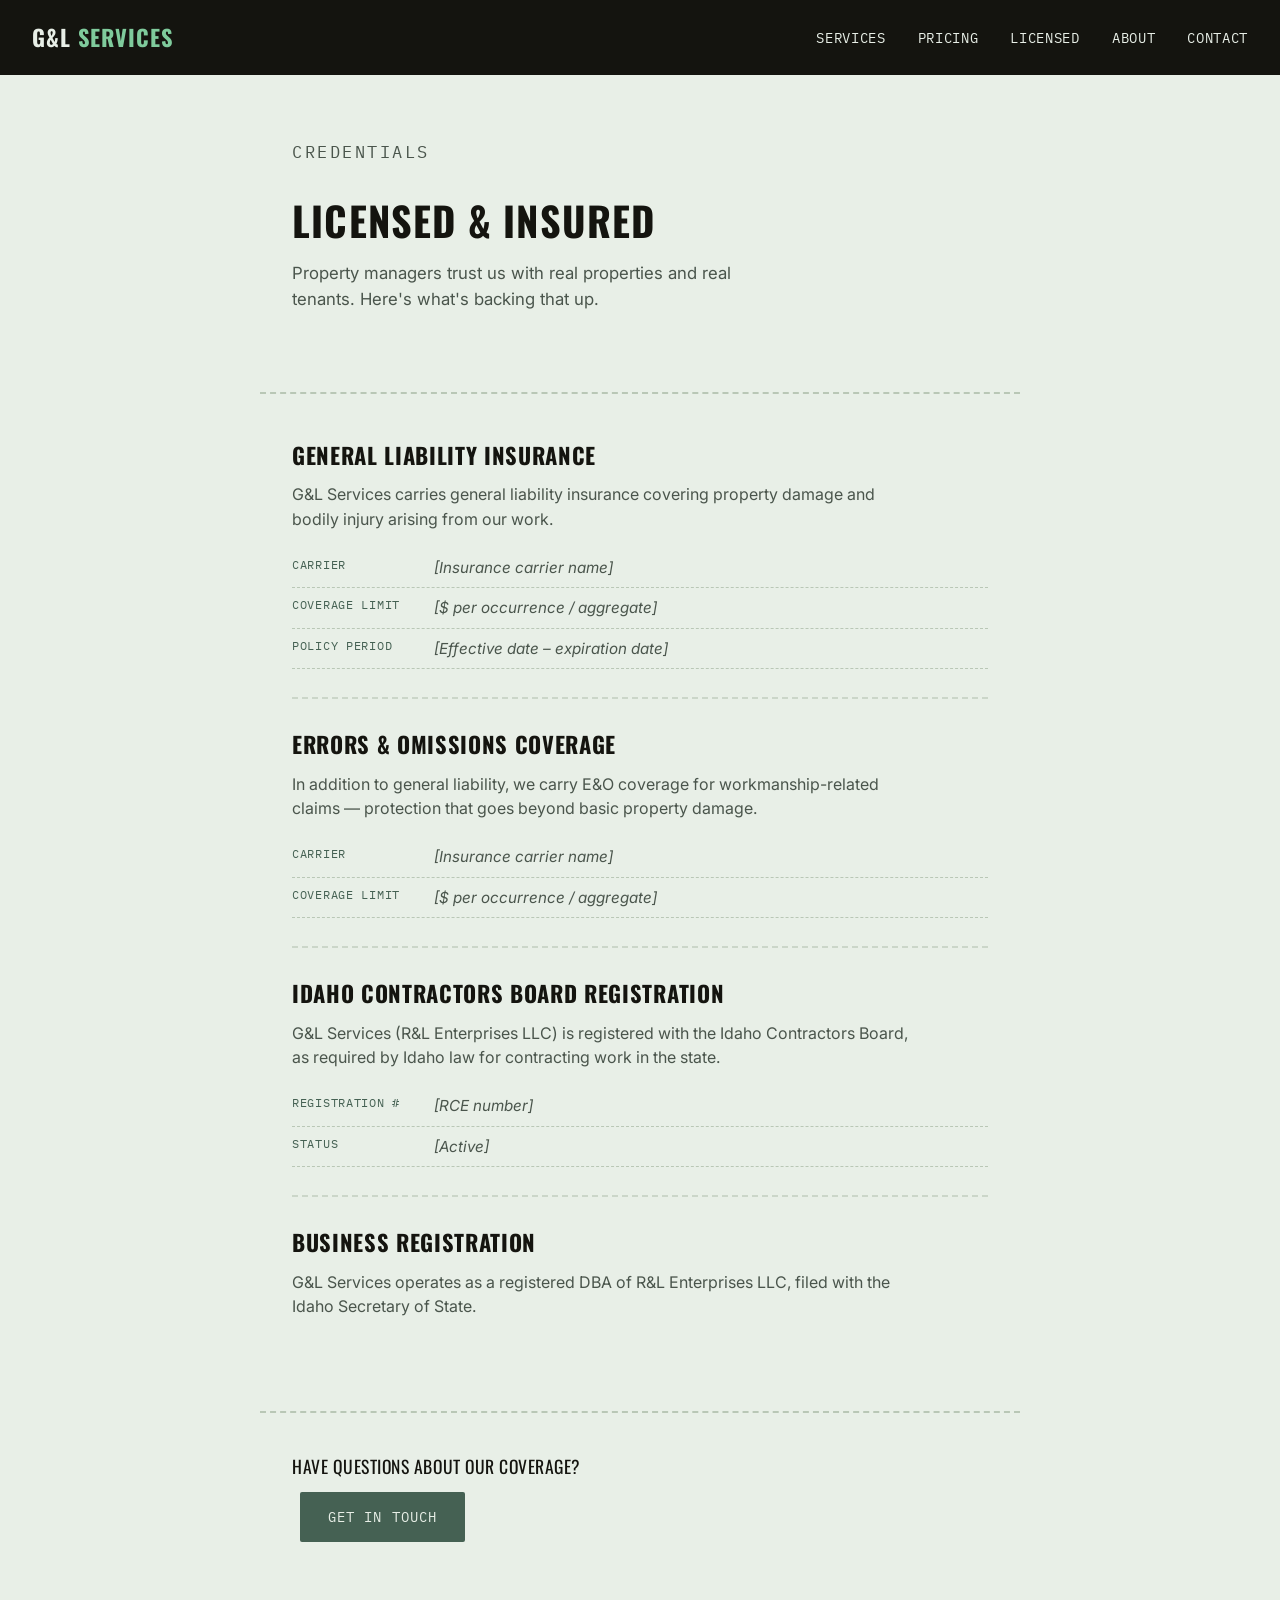
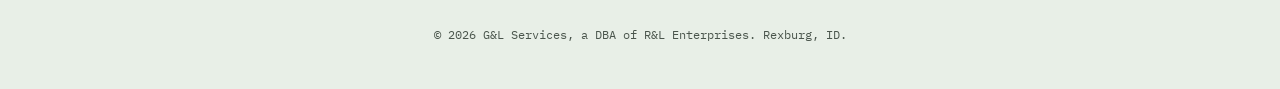
==== licensed.html @ 17bb2880 "Add files via upload" ====
<!DOCTYPE html>
<html lang="en">
<head>
  <meta charset="UTF-8">
  <meta name="viewport" content="width=device-width, initial-scale=1.0">
  <title>Licensed &amp; Insured | G&L Services</title>
  <link rel="preconnect" href="https://fonts.googleapis.com">
  <link href="https://fonts.googleapis.com/css2?family=IBM+Plex+Mono:wght@500&family=Inter:wght@400;500;600&family=Oswald:wght@500;600;700&display=swap" rel="stylesheet">
  <link rel="stylesheet" href="style.css">
</head>
<body>

  <header class="site-header">
    <a href="index.html" class="wordmark">G&amp;L <span>SERVICES</span></a>
    <nav class="site-nav">
      <a href="services.html">Services</a>
      <a href="pricing.html">Pricing</a>
      <a href="licensed.html">Licensed</a>
      <a href="index.html#about">About</a>
      <a href="index.html#contact">Contact</a>
    </nav>
  </header>

  <section class="hero hero--page">
    <p class="section-label">Credentials</p>
    <h1>Licensed &amp; Insured</h1>
    <p>Property managers trust us with real properties and real tenants. Here's what's backing that up.</p>
  </section>

  <div class="tear-line" aria-hidden="true"></div>

  <section class="credentials">

    <article class="credential-block">
      <h2>General Liability Insurance</h2>
      <p>G&amp;L Services carries general liability insurance covering property damage and bodily injury arising from our work.</p>
      <ul class="credential-list">
        <li><span class="credential-label">Carrier</span><span class="credential-fill">[Insurance carrier name]</span></li>
        <li><span class="credential-label">Coverage Limit</span><span class="credential-fill">[$ per occurrence / aggregate]</span></li>
        <li><span class="credential-label">Policy Period</span><span class="credential-fill">[Effective date &ndash; expiration date]</span></li>
      </ul>
    </article>

    <div class="tear-line tear-line--sub" aria-hidden="true"></div>

    <article class="credential-block">
      <h2>Errors &amp; Omissions Coverage</h2>
      <p>In addition to general liability, we carry E&amp;O coverage for workmanship-related claims &mdash; protection that goes beyond basic property damage.</p>
      <ul class="credential-list">
        <li><span class="credential-label">Carrier</span><span class="credential-fill">[Insurance carrier name]</span></li>
        <li><span class="credential-label">Coverage Limit</span><span class="credential-fill">[$ per occurrence / aggregate]</span></li>
      </ul>
    </article>

    <div class="tear-line tear-line--sub" aria-hidden="true"></div>

    <article class="credential-block">
      <h2>Idaho Contractors Board Registration</h2>
      <p>G&amp;L Services (R&amp;L Enterprises LLC) is registered with the Idaho Contractors Board, as required by Idaho law for contracting work in the state.</p>
      <ul class="credential-list">
        <li><span class="credential-label">Registration #</span><span class="credential-fill">[RCE number]</span></li>
        <li><span class="credential-label">Status</span><span class="credential-fill">[Active]</span></li>
      </ul>
    </article>

    <div class="tear-line tear-line--sub" aria-hidden="true"></div>

    <article class="credential-block">
      <h2>Business Registration</h2>
      <p>G&amp;L Services operates as a registered DBA of R&amp;L Enterprises LLC, filed with the Idaho Secretary of State.</p>
    </article>

  </section>

  <div class="tear-line" aria-hidden="true"></div>

  <section class="services-cta">
    <p>Have questions about our coverage?</p>
    <a href="index.html#contact" class="cta-button">Get in Touch</a>
  </section>

  <footer class="site-footer">
    <p>&copy; 2026 G&amp;L Services, a DBA of R&amp;L Enterprises. Rexburg, ID.</p>
  </footer>

</body>
</html>
---- style.css ----
/* ---------- Design tokens ---------- */
:root {
  --color-bg: #E8EFE7;
  --color-bg-panel: #D9E3D7;
  --color-bg-header: #14140F;
  --color-ink: #14140F;
  --color-ink-soft: #4A554C;
  --color-border: #B9C7B6;

  --color-forest: #456153;
  --color-forest-deep: #324838;
  --color-forest-darker: #22331F;
  --color-forest-bright: #456153;
  --color-forest-bright-dark: #324838;
  --color-forest-on-dark: #7FCB9C;

  --color-safety: #C7841F;
  --color-error: #B3402A;
  --color-success: #3D6B4A;

  --color-input-bg: #FFFFFF;
  --color-input-text: #14140F;
  --color-input-border: #B9C7B6;

  --font-display: 'Oswald', sans-serif;
  --font-body: 'Inter', sans-serif;
  --font-mono: 'IBM Plex Mono', monospace;
}

/* ---------- Reset-ish basics ---------- */
* {
  box-sizing: border-box;
}

body {
  margin: 0;
  background: var(--color-bg);
  color: var(--color-ink);
  font-family: var(--font-body);
  line-height: 1.55;
}

h1, h2 {
  font-family: var(--font-display);
  text-transform: uppercase;
  letter-spacing: 0.03em;
  color: var(--color-ink);
  margin: 0 0 0.5em 0;
}

a {
  color: var(--color-forest);
}

/* Visible focus state for keyboard users */
a:focus-visible,
button:focus-visible,
input:focus-visible,
textarea:focus-visible {
  outline: 3px solid var(--color-safety);
  outline-offset: 2px;
}

.wordmark {
  font-family: var(--font-display);
  font-size: 1.4rem;
  font-weight: 700;
  color: var(--color-bg);
  letter-spacing: 0.04em;
  text-decoration: none;
}

.wordmark span {
  color: var(--color-forest-on-dark);
}

/* ---------- Sub-page hero (Services / Pricing pages) ---------- */
.hero--page {
  padding-top: 3rem;
  padding-bottom: 2.5rem;
}

.hero--page::before,
.hero--page::after {
  display: none;
}

.hero--page h1 {
  font-size: 2.25rem;
  margin-bottom: 0.75rem;
}

.hero--page p {
  color: var(--color-ink-soft);
  max-width: 55ch;
  font-size: 1.05rem;
}

/* ---------- Services detail page ---------- */
.services-detail {
  max-width: 760px;
  margin: 0 auto;
  padding: 1rem 2rem 3rem 2rem;
}

.service-block {
  padding: 1.75rem 0;
}

.service-block h2 {
  font-size: 1.4rem;
  margin-bottom: 0.6rem;
}

.service-block p {
  color: var(--color-ink-soft);
  max-width: 62ch;
  margin: 0;
}

.tear-line--sub {
  max-width: 760px;
  opacity: 0.6;
}

.services-cta {
  max-width: 760px;
  margin: 0 auto;
  padding: 2.5rem 2rem;
  text-align: left;
}

.services-cta p {
  font-family: var(--font-display);
  text-transform: uppercase;
  letter-spacing: 0.03em;
  font-size: 1.1rem;
  margin: 0 0 0.75rem 0;
}

.services-cta .cta-button {
  margin-left: 0.5rem;
}

/* ---------- Pricing detail page ---------- */
.pricing--page {
  padding-top: 1rem;
}

.pricing-faq {
  margin: 2.5rem 0;
  display: flex;
  flex-direction: column;
  gap: 1.75rem;
}

.pricing-faq-item h2 {
  font-size: 1.1rem;
  margin-bottom: 0.4rem;
}

.pricing-faq-item p {
  color: var(--color-ink-soft);
  max-width: 62ch;
  margin: 0;
}

/* ---------- Licensed / Credentials page ---------- */
.credentials {
  max-width: 760px;
  margin: 0 auto;
  padding: 1rem 2rem 3rem 2rem;
}

.credential-block {
  padding: 1.75rem 0;
}

.credential-block h2 {
  font-size: 1.4rem;
  margin-bottom: 0.6rem;
}

.credential-block p {
  color: var(--color-ink-soft);
  max-width: 62ch;
  margin: 0 0 1rem 0;
}

.credential-list {
  list-style: none;
  margin: 0;
  padding: 0;
}

.credential-list li {
  display: flex;
  gap: 0.75rem;
  padding: 0.5rem 0;
  border-bottom: 1px dashed var(--color-border);
  font-size: 0.95rem;
}

.credential-label {
  font-family: var(--font-mono);
  font-size: 0.75rem;
  text-transform: uppercase;
  letter-spacing: 0.06em;
  color: var(--color-forest-bright);
  min-width: 130px;
}

.credential-fill {
  color: var(--color-ink-soft);
  font-style: italic;
}

/* ---------- Header ---------- */
.site-header {
  display: flex;
  justify-content: space-between;
  align-items: center;
  padding: 1.25rem 2rem;
  background: var(--color-bg-header);
}

.site-nav a {
  color: var(--color-bg);
  text-decoration: none;
  font-family: var(--font-mono);
  font-size: 0.85rem;
  text-transform: uppercase;
  letter-spacing: 0.05em;
  margin-left: 1.75rem;
}

.site-nav a:hover {
  color: var(--color-forest-on-dark);
}

/* ---------- Section label (the "stamped" ticket field name) ---------- */
.section-label {
  font-family: var(--font-mono);
  font-size: 0.8rem;
  text-transform: uppercase;
  letter-spacing: 0.15em;
  color: var(--color-forest-bright);
  margin: 0 0 0.5rem 0;
}

/* ---------- Hero ---------- */
.hero {
  position: relative;
  max-width: 760px;
  margin: 0 auto;
  padding: 4rem 2rem 3rem 2rem;
  text-align: left;
}

/* Blueprint-style corner registration marks */
.hero::before,
.hero::after {
  content: "";
  position: absolute;
  width: 22px;
  height: 22px;
  border: 2px solid var(--color-forest);
  opacity: 0.6;
}

.hero::before {
  top: 1.5rem;
  left: 0.5rem;
  border-right: none;
  border-bottom: none;
}

.hero::after {
  top: 1.5rem;
  right: 0.5rem;
  border-left: none;
  border-bottom: none;
}

.ticket-meta {
  font-family: var(--font-mono);
  font-size: 0.75rem;
  letter-spacing: 0.08em;
  color: var(--color-ink-soft);
  text-transform: uppercase;
  margin-bottom: 1.25rem;
}

.hero h1 {
  font-size: 2.5rem;
  line-height: 1.15;
  margin-bottom: 1rem;
}

.hero p {
  font-size: 1.05rem;
  color: var(--color-ink-soft);
  max-width: 46ch;
  margin-bottom: 2rem;
}

.cta-button {
  display: inline-block;
  background: var(--color-forest-bright);
  color: var(--color-bg);
  font-family: var(--font-mono);
  text-transform: uppercase;
  letter-spacing: 0.08em;
  font-size: 0.85rem;
  text-decoration: none;
  padding: 0.9rem 1.75rem;
  border-radius: 2px;
  transition: background 0.15s ease;
}

.cta-button:hover {
  background: var(--color-forest-bright-dark);
}

/* ---------- Tear-line divider ---------- */
.tear-line {
  max-width: 760px;
  margin: 0 auto;
  border-top: 2px dashed var(--color-border);
}

/* ---------- Services (checklist) ---------- */
.services,
.about,
.contact {
  max-width: 760px;
  margin: 0 auto;
  padding: 3rem 2rem;
}

.checklist {
  list-style: none;
  margin: 0;
  padding: 0;
}

.checklist li {
  position: relative;
  padding-left: 2.1rem;
  margin-bottom: 0.9rem;
  font-size: 1.05rem;
}

.checklist li::before {
  content: "";
  position: absolute;
  left: 0;
  top: 0.15em;
  width: 1.1rem;
  height: 1.1rem;
  border: 2px solid var(--color-forest);
  border-radius: 2px;
}

.checklist--detailed li {
  display: flex;
  flex-direction: column;
  margin-bottom: 1.4rem;
}

.checklist-title {
  font-family: var(--font-display);
  font-weight: 600;
  text-transform: uppercase;
  letter-spacing: 0.03em;
  font-size: 1.05rem;
}

.checklist-desc {
  color: var(--color-ink-soft);
  font-size: 0.95rem;
  margin-top: 0.2rem;
}

/* ---------- Pricing ---------- */
.pricing-intro {
  color: var(--color-ink-soft);
  margin-bottom: 1.75rem;
}

.pricing-cards {
  display: flex;
  gap: 1.25rem;
  margin-bottom: 2rem;
  flex-wrap: wrap;
}

.pricing-card {
  background: var(--color-bg-panel);
  border: 1px solid var(--color-border);
  border-radius: 2px;
  padding: 1.5rem 2rem;
  text-align: center;
  flex: 1;
  min-width: 160px;
}

.pricing-rate {
  font-family: var(--font-display);
  font-size: 2.25rem;
  font-weight: 700;
  color: var(--color-forest);
  margin: 0;
}

.pricing-rate span {
  font-size: 1rem;
  font-weight: 500;
  color: var(--color-ink-soft);
}

.pricing-label {
  font-family: var(--font-mono);
  font-size: 0.8rem;
  text-transform: uppercase;
  letter-spacing: 0.06em;
  color: var(--color-ink-soft);
  margin: 0.4rem 0 0 0;
}

.cta-button--outline {
  background: transparent;
  border: 2px solid var(--color-forest-bright);
  color: var(--color-forest-bright);
}

.cta-button--outline:hover {
  background: var(--color-forest-bright);
  color: var(--color-bg);
}

.text-link {
  display: inline-block;
  font-family: var(--font-mono);
  font-size: 0.85rem;
  text-transform: uppercase;
  letter-spacing: 0.05em;
  color: var(--color-forest);
  text-decoration: none;
  margin-top: 0.5rem;
  margin-right: 1.5rem;
}

.text-link:hover {
  color: var(--color-forest-bright);
}

/* ---------- About ---------- */
.about-intro {
  color: var(--color-ink-soft);
  max-width: 60ch;
  font-size: 1.05rem;
  margin-bottom: 2rem;
}

.reasons {
  list-style: none;
  margin: 0;
  padding: 0;
  display: grid;
  grid-template-columns: 1fr 1fr;
  gap: 1.75rem 2rem;
}

.reasons li {
  position: relative;
  padding-left: 1.5rem;
  display: flex;
  flex-direction: column;
}

.reasons li::before {
  content: "";
  position: absolute;
  left: 0;
  top: 0.35em;
  width: 8px;
  height: 8px;
  background: var(--color-forest-bright);
  border-radius: 1px;
  transform: rotate(45deg);
}

.reasons-title {
  font-family: var(--font-display);
  font-weight: 600;
  text-transform: uppercase;
  letter-spacing: 0.03em;
  font-size: 1rem;
}

.reasons-desc {
  color: var(--color-ink-soft);
  font-size: 0.95rem;
  margin-top: 0.25rem;
}

/* ---------- Contact form ---------- */
.contact {
  background: var(--color-bg-panel);
  border: 1px solid var(--color-border);
}

.contact-info {
  margin-bottom: 2rem;
  padding-bottom: 1.5rem;
  border-bottom: 1px dashed var(--color-border);
}

.contact-info p {
  margin: 0.4rem 0;
  font-size: 1rem;
}

.contact-info-label {
  display: inline-block;
  width: 110px;
  font-family: var(--font-mono);
  font-size: 0.75rem;
  text-transform: uppercase;
  letter-spacing: 0.06em;
  color: var(--color-forest-bright);
}

.contact-info a {
  color: var(--color-ink);
  text-decoration: none;
  font-family: var(--font-mono);
}

.contact-info a:hover {
  color: var(--color-forest);
}

.contact form {
  display: flex;
  flex-direction: column;
  max-width: 480px;
}

.contact label {
  font-family: var(--font-mono);
  font-size: 0.8rem;
  text-transform: uppercase;
  letter-spacing: 0.06em;
  color: var(--color-ink-soft);
  margin-top: 1rem;
  margin-bottom: 0.35rem;
}

.contact input,
.contact textarea {
  font-family: var(--font-body);
  font-size: 1rem;
  padding: 0.6rem 0.7rem;
  border: 1px solid var(--color-input-border);
  border-radius: 2px;
  background: var(--color-input-bg);
  color: var(--color-input-text);
}

.contact button {
  align-self: flex-start;
  margin-top: 1.5rem;
  background: var(--color-forest-deep);
  color: #fff;
  border: none;
  font-family: var(--font-mono);
  text-transform: uppercase;
  letter-spacing: 0.08em;
  font-size: 0.85rem;
  padding: 0.9rem 1.75rem;
  border-radius: 2px;
  cursor: pointer;
  transition: background 0.15s ease;
}

.contact button:hover {
  background: var(--color-forest-darker);
}

#formStatus {
  font-family: var(--font-mono);
  font-size: 0.85rem;
  margin-top: 1rem;
  min-height: 1.2em;
}

#formStatus.error {
  color: var(--color-error);
}

#formStatus.success {
  color: var(--color-success);
}

/* ---------- Footer ---------- */
.site-footer {
  text-align: center;
  padding: 2rem;
  font-family: var(--font-mono);
  font-size: 0.75rem;
  color: var(--color-ink-soft);
}

/* ---------- Mobile ---------- */
@media (max-width: 600px) {
  .site-header {
    flex-direction: column;
    gap: 0.75rem;
    align-items: flex-start;
  }

  .site-nav a {
    margin-left: 0;
    margin-right: 1.25rem;
  }

  .hero h1 {
    font-size: 1.9rem;
  }

  .pricing-cards {
    flex-direction: column;
  }

  .contact-info-label {
    display: block;
    width: auto;
    margin-bottom: 0.15rem;
  }

  .reasons {
    grid-template-columns: 1fr;
  }
}
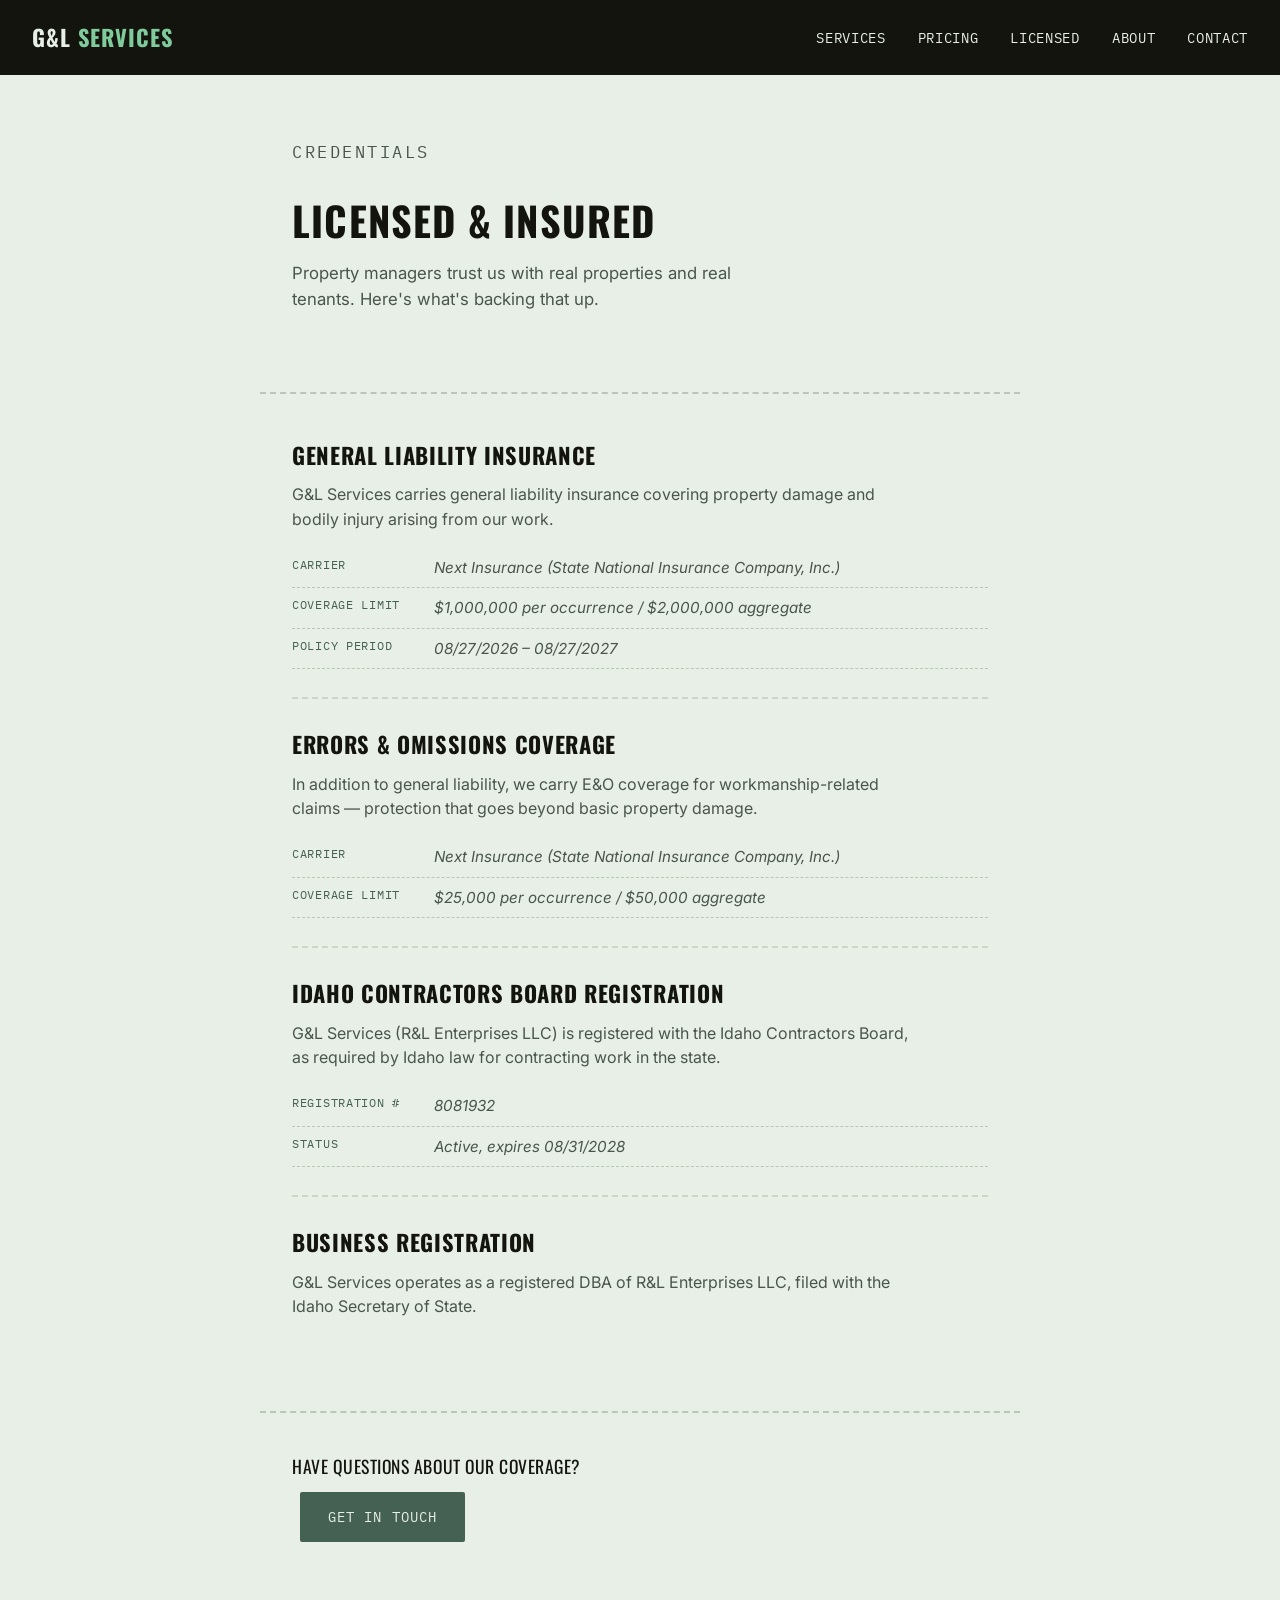
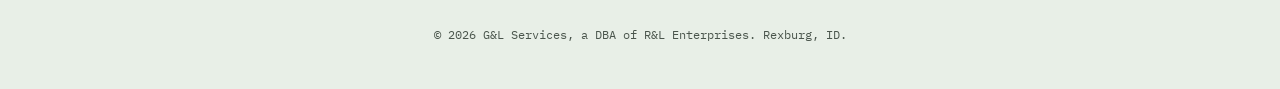
==== commit f60b16a5: "Add files via upload" ====
--- a/licensed.html
+++ b/licensed.html
@@ -35,9 +35,9 @@
       <h2>General Liability Insurance</h2>
       <p>G&amp;L Services carries general liability insurance covering property damage and bodily injury arising from our work.</p>
       <ul class="credential-list">
-        <li><span class="credential-label">Carrier</span><span class="credential-fill">[Insurance carrier name]</span></li>
-        <li><span class="credential-label">Coverage Limit</span><span class="credential-fill">[$ per occurrence / aggregate]</span></li>
-        <li><span class="credential-label">Policy Period</span><span class="credential-fill">[Effective date &ndash; expiration date]</span></li>
+        <li><span class="credential-label">Carrier</span><span class="credential-fill">Next Insurance (State National Insurance Company, Inc.)</span></li>
+        <li><span class="credential-label">Coverage Limit</span><span class="credential-fill">$1,000,000 per occurrence / $2,000,000 aggregate</span></li>
+        <li><span class="credential-label">Policy Period</span><span class="credential-fill">08/27/2026 &ndash; 08/27/2027</span></li>
       </ul>
     </article>
 
@@ -47,8 +47,8 @@
       <h2>Errors &amp; Omissions Coverage</h2>
       <p>In addition to general liability, we carry E&amp;O coverage for workmanship-related claims &mdash; protection that goes beyond basic property damage.</p>
       <ul class="credential-list">
-        <li><span class="credential-label">Carrier</span><span class="credential-fill">[Insurance carrier name]</span></li>
-        <li><span class="credential-label">Coverage Limit</span><span class="credential-fill">[$ per occurrence / aggregate]</span></li>
+        <li><span class="credential-label">Carrier</span><span class="credential-fill">Next Insurance (State National Insurance Company, Inc.)</span></li>
+        <li><span class="credential-label">Coverage Limit</span><span class="credential-fill">$25,000 per occurrence / $50,000 aggregate</span></li>
       </ul>
     </article>
 
@@ -58,8 +58,8 @@
       <h2>Idaho Contractors Board Registration</h2>
       <p>G&amp;L Services (R&amp;L Enterprises LLC) is registered with the Idaho Contractors Board, as required by Idaho law for contracting work in the state.</p>
       <ul class="credential-list">
-        <li><span class="credential-label">Registration #</span><span class="credential-fill">[RCE number]</span></li>
-        <li><span class="credential-label">Status</span><span class="credential-fill">[Active]</span></li>
+        <li><span class="credential-label">Registration #</span><span class="credential-fill">8081932</span></li>
+        <li><span class="credential-label">Status</span><span class="credential-fill">Active, expires 08/31/2028</span></li>
       </ul>
     </article>
 
